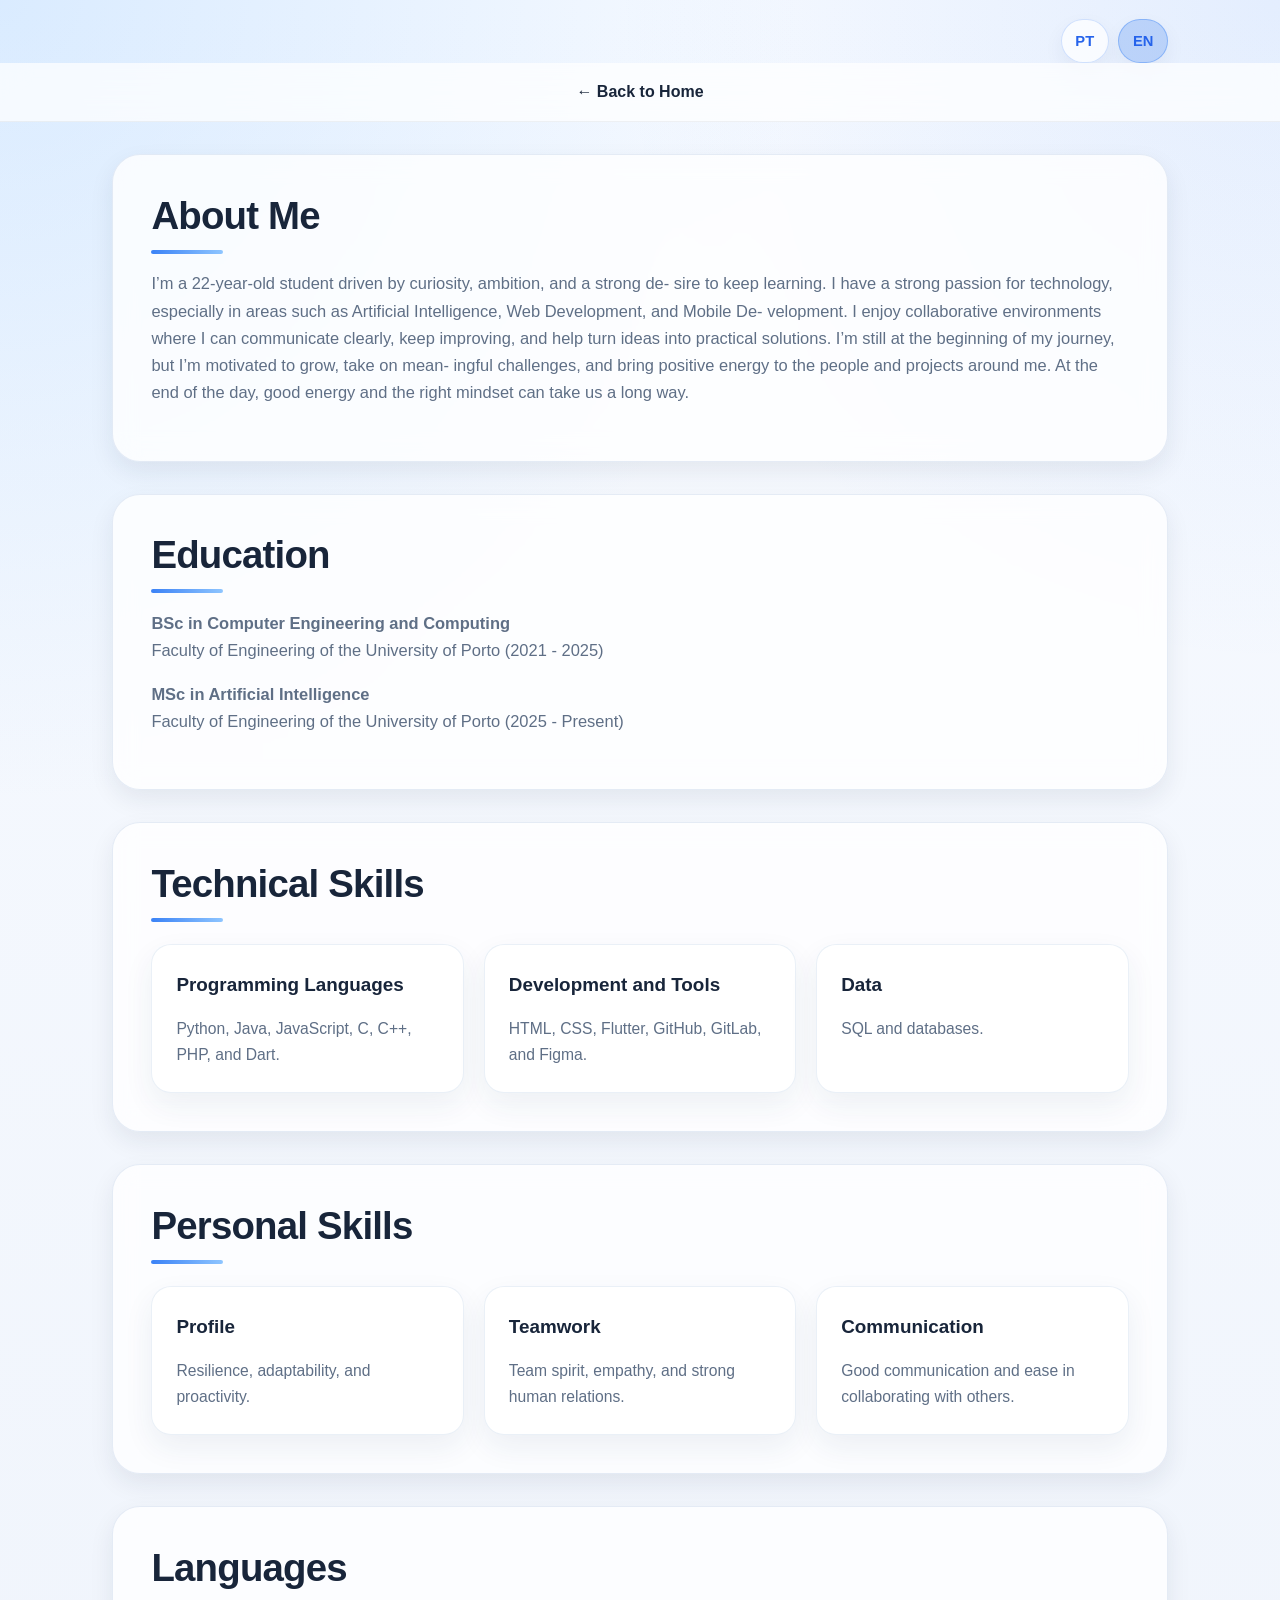
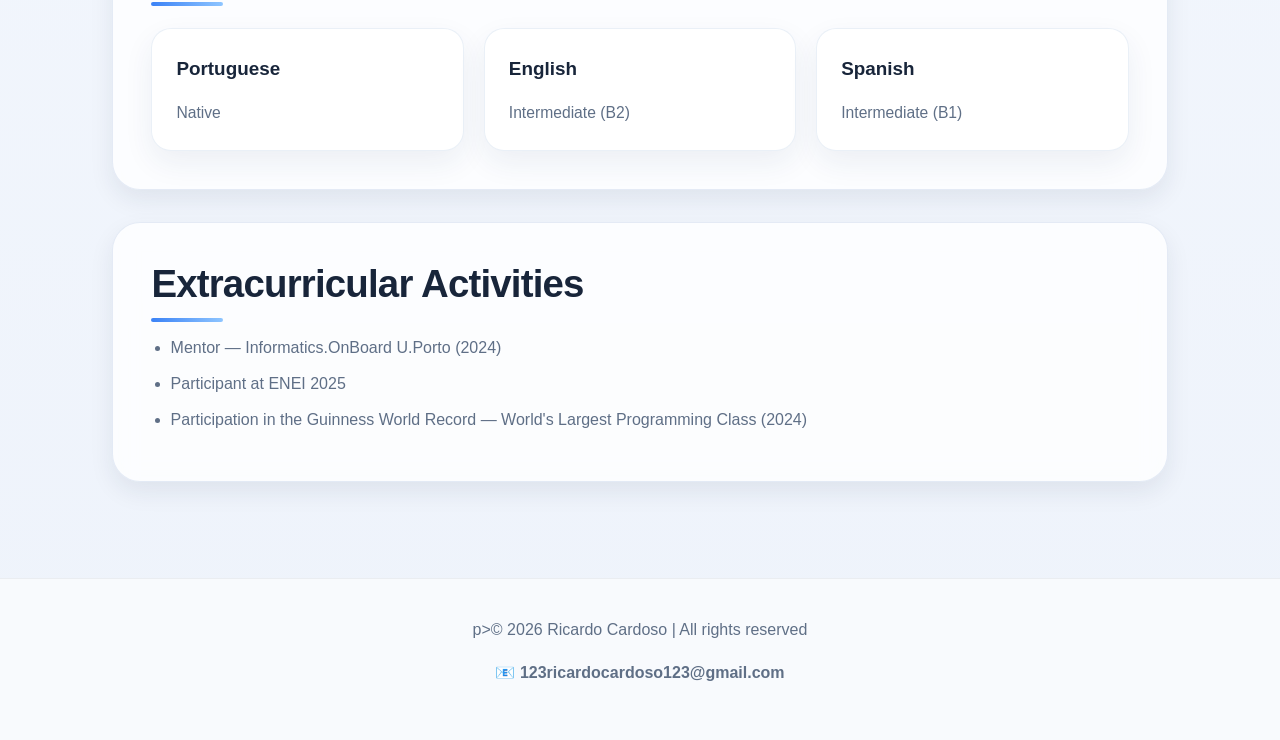
==== cv-en.html @ 726014d2 "full site" ====
<!DOCTYPE html>
<html lang="en">
<head>
    <meta charset="UTF-8">
    <meta name="viewport" content="width=device-width, initial-scale=1.0">
    <title>Detailed CV | Ricardo Cardoso</title>
    <link rel="stylesheet" href="style.css">
    <link rel="stylesheet" href="https://cdnjs.cloudflare.com/ajax/libs/font-awesome/6.5.2/css/all.min.css">
</head>
<body>

<div class="language-switch">
    <a href="cv.html" class="lang-btn">PT</a>
    <a href="cv-en.html" class="lang-btn active">EN</a>
</div>

<nav>
    <a href="index-en.html">← Back to Home</a>
</nav>

<div class="container">
    <section class="section">
        <h1>About Me</h1>
        <p>I’m a 22-year-old student driven by curiosity, ambition, and a strong de-
sire to keep learning. I have a strong passion for technology, especially
in areas such as Artificial Intelligence, Web Development, and Mobile De-
velopment. I enjoy collaborative environments where I can communicate
clearly, keep improving, and help turn ideas into practical solutions. I’m still
at the beginning of my journey, but I’m motivated to grow, take on mean-
ingful challenges, and bring positive energy to the people and projects
around me. At the end of the day, good energy and the right mindset can
take us a long way.</p>
    </section>

    <section class="section">
        <h2>Education</h2>
        <p><strong>BSc in Computer Engineering and Computing</strong><br>
        Faculty of Engineering of the University of Porto (2021 - 2025)</p>
        <p><strong>MSc in Artificial Intelligence</strong><br>
        Faculty of Engineering of the University of Porto (2025 - Present)</p>
    </section>

    <section class="section">
        <h2>Technical Skills</h2>
        <div class="grid">
            <div class="card">
                <h3>Programming Languages</h3>
                <p>Python, Java, JavaScript, C, C++, PHP, and Dart.</p>
            </div>
            <div class="card">
                <h3>Development and Tools</h3>
                <p>HTML, CSS, Flutter, GitHub, GitLab, and Figma.</p>
            </div>
            <div class="card">
                <h3>Data</h3>
                <p>SQL and databases.</p>
            </div>
        </div>
    </section>

    <section class="section">
        <h2>Personal Skills</h2>
        <div class="grid">
            <div class="card">
                <h3>Profile</h3>
                <p>Resilience, adaptability, and proactivity.</p>
            </div>
            <div class="card">
                <h3>Teamwork</h3>
                <p>Team spirit, empathy, and strong human relations.</p>
            </div>
            <div class="card">
                <h3>Communication</h3>
                <p>Good communication and ease in collaborating with others.</p>
            </div>
        </div>
    </section>

    <section class="section">
        <h2>Languages</h2>
        <div class="grid">
            <div class="card">
                <h3>Portuguese</h3>
                <p>Native</p>
            </div>
            <div class="card">
                <h3>English</h3>
                <p>Intermediate (B2)</p>
            </div>
            <div class="card">
                <h3>Spanish</h3>
                <p>Intermediate (B1)</p>
            </div>
        </div>
    </section>

    <section class="section">
        <h2>Extracurricular Activities</h2>
        <ul>
            <li>Mentor — Informatics.OnBoard U.Porto (2024)</li>
            <li>Participant at ENEI 2025</li>
            <li>Participation in the Guinness World Record — World's Largest Programming Class (2024)</li>
        </ul>
    </section>
</div>

<footer>
    p>© 2026 Ricardo Cardoso | All rights reserved</p>
    <p>📧 <a href="mailto:123ricardocardoso123@gmail.com" class="footer-link">123ricardocardoso123@gmail.com</a></p>
</footer>

</body>
</html>
---- style.css ----
:root {
    --bg: #eef3fb;
    --bg-soft: #f8fbff;
    --surface: rgba(255, 255, 255, 0.78);
    --surface-strong: #ffffff;
    --text: #18253a;
    --text-soft: #5f6f86;
    --primary: #3b82f6;
    --primary-dark: #2563eb;
    --accent: #8ec5ff;
    --border: rgba(140, 170, 210, 0.22);
    --shadow: 0 18px 45px rgba(32, 65, 118, 0.10);
    --shadow-soft: 0 10px 25px rgba(20, 35, 70, 0.08);
    --radius-xl: 28px;
    --radius-lg: 20px;
    --radius-md: 14px;
    --max-width: 1120px;
}

* {
    box-sizing: border-box;
}

html {
    scroll-behavior: smooth;
}

body {
    margin: 0;
    font-family: "Segoe UI", Tahoma, Geneva, Verdana, sans-serif;
    color: var(--text);
    background:
        radial-gradient(circle at top left, rgba(142, 197, 255, 0.28), transparent 30%),
        radial-gradient(circle at top right, rgba(59, 130, 246, 0.10), transparent 25%),
        linear-gradient(180deg, #f7faff 0%, #eef3fb 100%);
    line-height: 1.65;
}

.language-switch {
    max-width: var(--max-width);
    margin: 1.2rem auto 0;
    padding: 0 2rem;
    display: flex;
    justify-content: flex-end;
    gap: 0.6rem;
}

.lang-btn {
    display: inline-flex;
    align-items: center;
    justify-content: center;
    min-width: 48px;
    padding: 0.55rem 0.85rem;
    border-radius: 999px;
    text-decoration: none;
    font-weight: 700;
    font-size: 0.92rem;
    color: var(--primary-dark);
    background: rgba(255, 255, 255, 0.72);
    border: 1px solid rgba(59, 130, 246, 0.22);
    box-shadow: 0 8px 20px rgba(35, 55, 95, 0.06);
}

.lang-btn:hover {
    background: rgba(83, 142, 238, 0.3);
    border-color: rgba(59, 130, 246, 0.30);
}

.lang-btn.active {
    background: rgba(83, 142, 238, 0.3);
    border-color: rgba(59, 130, 246, 0.40);
}

nav {
    position: sticky;
    top: 0;
    z-index: 1000;
    backdrop-filter: blur(14px);
    background: rgba(255, 255, 255, 0.72);
    border-bottom: 1px solid rgba(24, 37, 58, 0.06);
    padding: 1rem 1.5rem;
    text-align: center;
}

nav a {
    color: var(--text);
    text-decoration: none;
    font-weight: 700;
    transition: 0.25s ease;
}

nav a:hover {
    color: var(--primary-dark);
}

.hero {
    max-width: var(--max-width);
    margin: 2rem auto 0;
    padding: 5.5rem 2rem 4.5rem;
    text-align: center;
    position: relative;
}

.hero::before {
    content: "";
    position: absolute;
    inset: 1.5rem 1rem 0 1rem;
    background: linear-gradient(145deg, rgba(255,255,255,0.72), rgba(255,255,255,0.42));
    border: 1px solid var(--border);
    border-radius: 36px;
    box-shadow: var(--shadow);
    z-index: -1;
    backdrop-filter: blur(12px);
}

.hero h1 {
    margin: 0;
    font-size: clamp(2.5rem, 5vw, 4.4rem);
    line-height: 1.05;
    letter-spacing: -1.5px;
    font-weight: 800;
    color: var(--text);
}

.hero p {
    max-width: 720px;
    margin: 1rem auto 0;
    font-size: 1.14rem;
    color: var(--text-soft);
}

.profile-photo {
    width: 160px;
    height: 160px;
    object-fit: cover;
    object-position: center;
    border-radius: 50%;
    display: block;
    margin: 1.5rem auto 1.5rem;
    border: 5px solid rgba(255, 255, 255, 0.85);
    box-shadow: 0 14px 30px rgba(32, 65, 118, 0.18);
}

.container {
    max-width: var(--max-width);
    margin: 0 auto;
    padding: 2rem;
}

.section {
    background: var(--surface);
    border: 1px solid var(--border);
    border-radius: var(--radius-xl);
    padding: 2.4rem;
    margin-bottom: 2rem;
    box-shadow: var(--shadow-soft);
    backdrop-filter: blur(12px);
}

.section h1,
.section h2 {
    margin-top: 0;
    margin-bottom: 0.8rem;
    font-size: clamp(1.8rem, 3vw, 2.5rem);
    line-height: 1.15;
    letter-spacing: -0.8px;
    color: var(--text);
    position: relative;
}

.social-links {
    margin-top: 2rem;
    display: flex;
    justify-content: center;
    flex-wrap: wrap;
    gap: 0.9rem;
    font-size: 1rem;
}

.icon {
    display: inline-flex;
    align-items: center;
    justify-content: center;
    font-size: 1rem;
    line-height: 1;
}

.section h2::after,
.section h1::after {
    content: "";
    display: block;
    width: 72px;
    height: 4px;
    margin-top: 0.75rem;
    border-radius: 999px;
    background: linear-gradient(90deg, var(--primary), var(--accent));
}

.section p {
    color: var(--text-soft);
    font-size: 1.03rem;
    margin-bottom: 1rem;
}

.grid {
    display: grid;
    grid-template-columns: repeat(auto-fit, minmax(240px, 1fr));
    gap: 1.25rem;
    margin-top: 1.4rem;
}

.card {
    background: var(--surface-strong);
    border: 1px solid rgba(140, 170, 210, 0.18);
    border-radius: var(--radius-lg);
    padding: 1.5rem;
    box-shadow: 0 12px 30px rgba(35, 55, 95, 0.07);
    transition: transform 0.28s ease, box-shadow 0.28s ease, border-color 0.28s ease;
}

.card:hover {
    transform: translateY(-6px);
    box-shadow: 0 18px 38px rgba(35, 55, 95, 0.12);
    border-color: rgba(59, 130, 246, 0.26);
}

.card h3 {
    margin-top: 0;
    margin-bottom: 0.6rem;
    font-size: 1.18rem;
    color: var(--text);
}

.card p {
    margin-bottom: 0;
    color: var(--text-soft);
    font-size: 0.98rem;
}

.btn {
    display: inline-flex;
    align-items: center;
    justify-content: center;
    gap: 0.45rem;
    padding: 0.95rem 1.4rem;
    margin: 0.5rem 0.35rem 0 0.35rem;
    border-radius: 999px;
    text-decoration: none;
    font-weight: 700;
    font-size: 0.98rem;
    transition: all 0.28s ease;
    border: 1px solid transparent;
    cursor: pointer;
}

.btn-primary {
    background: white;
    border: 1px solid rgba(59, 130, 246, 0.42);
    color: var(--primary-dark);
}

.btn-primary:hover {
    background: rgba(83, 142, 238, 0.3);
    transform: translateY(-2px);
    border-color: rgba(59, 130, 246, 0.42);
    box-shadow: 0 10px 24px rgba(35, 55, 95, 0.10);
}

.btn-outline {
    background: rgba(255, 255, 255, 0.72);
    border: 1px solid rgba(59, 130, 246, 0.24);
    color: var(--primary-dark);
}

.btn-outline:hover {
    background: rgba(83, 142, 238, 0.3);
    transform: translateY(-2px);
    border-color: rgba(59, 130, 246, 0.30);
    box-shadow: 0 10px 24px rgba(35, 55, 95, 0.10);
}

ul {
    margin: 0.5rem 0 0;
    padding-left: 1.2rem;
    color: var(--text-soft);
}

li {
    margin-bottom: 0.6rem;
}

footer {
    margin-top: 2rem;
    padding: 2.4rem 1.5rem;
    text-align: center;
    color: var(--text-soft);
    background: rgba(255, 255, 255, 0.6);
    border-top: 1px solid rgba(24, 37, 58, 0.06);
}

.footer-link {
    color: inherit;
    text-decoration: none;
    font-weight: 600;
}

.footer-link:hover {
    color: inherit;
    text-decoration: underline;
}

a {
    transition: 0.25s ease;
}

@media (max-width: 768px) {
    .hero {
        padding: 4.5rem 1rem 3.2rem;
        margin-top: 1rem;
    }

    .hero::before {
        inset: 1rem 0.5rem 0 0.5rem;
        border-radius: 28px;
    }

    .profile-photo {
        width: 130px;
        height: 130px;
    }

    .language-switch {
        padding: 0 1rem;
        justify-content: center;
    }

    .container {
        padding: 1rem;
    }

    .section {
        padding: 1.6rem;
        border-radius: 22px;
    }

    .btn {
        width: 100%;
        margin: 0.5rem 0 0;
    }

    .hero div {
        display: flex;
        flex-direction: column;
        align-items: stretch;
    }
}
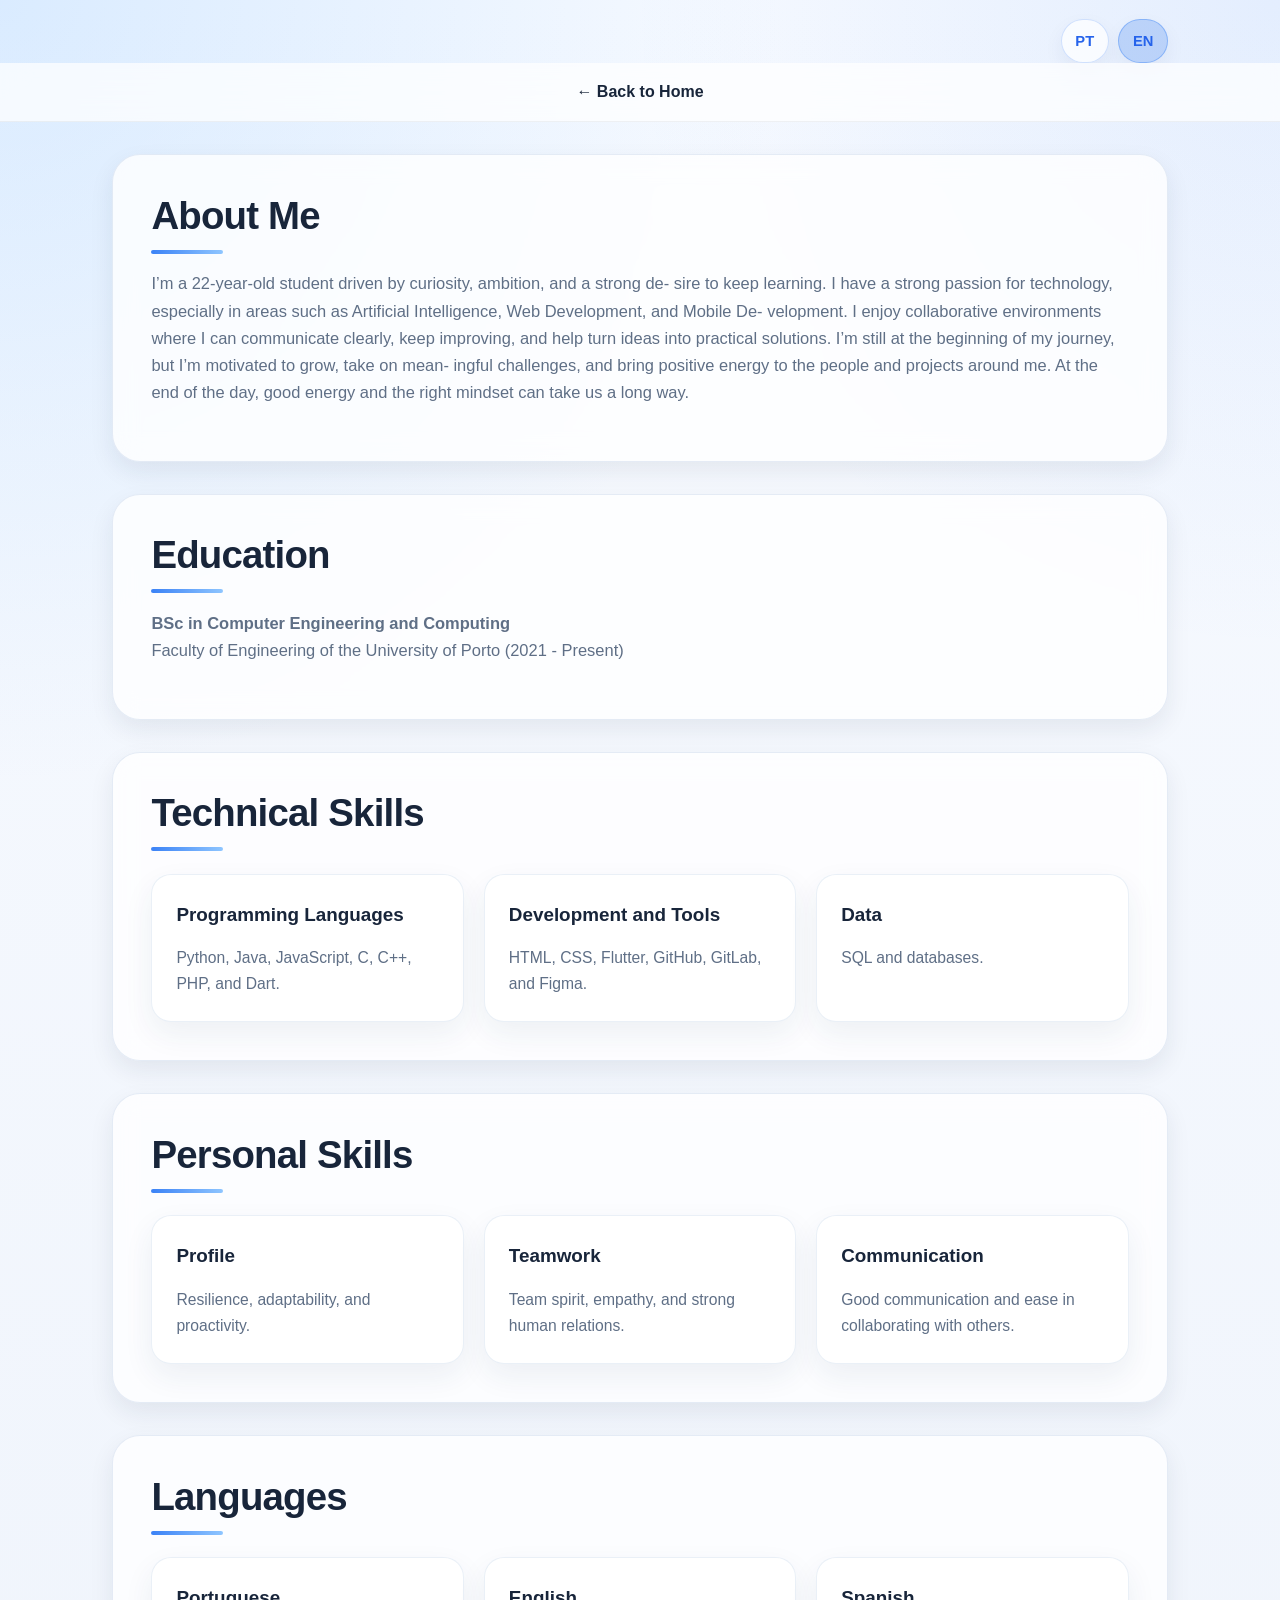
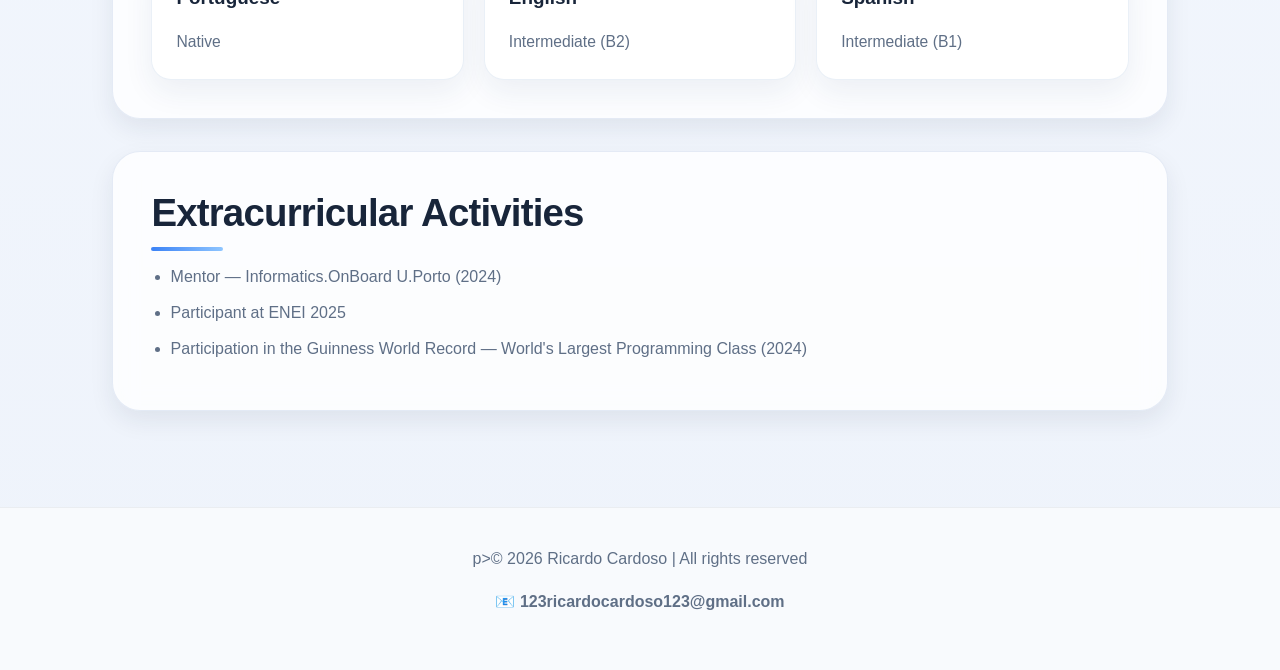
==== commit e3783ec9: "fix" ====
--- a/cv-en.html
+++ b/cv-en.html
@@ -35,9 +35,7 @@
     <section class="section">
         <h2>Education</h2>
         <p><strong>BSc in Computer Engineering and Computing</strong><br>
-        Faculty of Engineering of the University of Porto (2021 - 2025)</p>
-        <p><strong>MSc in Artificial Intelligence</strong><br>
-        Faculty of Engineering of the University of Porto (2025 - Present)</p>
+        Faculty of Engineering of the University of Porto (2021 - Present)</p>
     </section>
 
     <section class="section">
